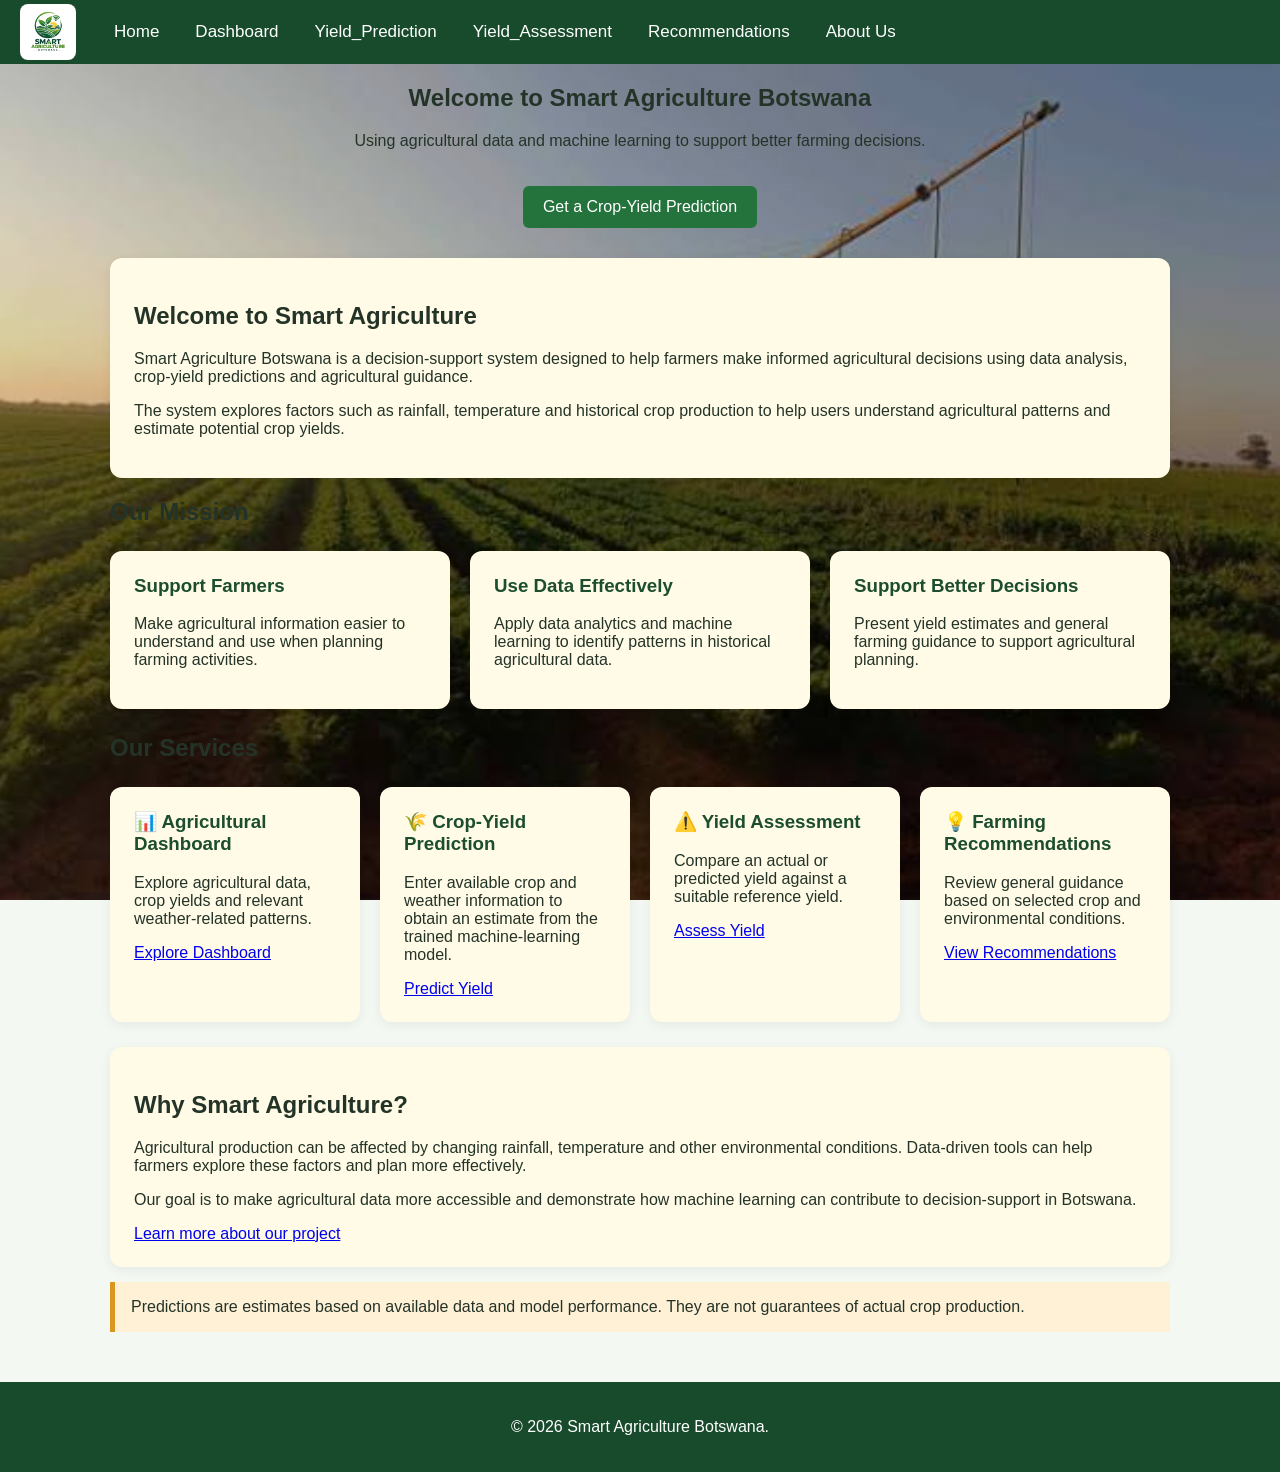
==== index.html @ c0f88d1c "Add files via upload" ====
<!DOCTYPE html>
<html lang="en">
<head>
    <meta charset="UTF-8">
    <meta name="viewport" content="width=device-width, initial-scale=1.0">
    <title>Home | Smart Agriculture Botswana</title>
    <link rel="stylesheet" href="style.css">
</head>
<body>
 
<header>
<div class="logo"><img src="images/smartlogo.png" alt="Logo"></div>
<nav>
    <a href="index.html">Home</a> <a href="dashboard.html">Dashboard</a> <a href="yield prediction.html">Yield_Prediction</a> <a href="risk assessment.html">Yield_Assessment</a> <a href="recommendation.html">Recommendations</a> <a href="about us.html">About Us</a>
</nav>
</header>
    <section class="hero">
	<CENTER>
    <h1>Welcome to Smart Agriculture Botswana</h1>
    <p>Using agricultural data and machine learning to support better farming decisions.</p>
    <a href="/prediction">
        <button type="button">Get a Crop-Yield Prediction</button>
    </a>
	</CENTER>
	</section>


<main>
    <section class="card">
        <h2>Welcome to Smart Agriculture</h2>
        <p>
            Smart Agriculture Botswana is a decision-support system designed
            to help farmers make informed agricultural decisions using data
            analysis, crop-yield predictions and agricultural guidance.
        </p>
        <p>
            The system explores factors such as rainfall, temperature and
            historical crop production to help users understand agricultural
            patterns and estimate potential crop yields.
        </p>
    </section>

    <section>
        <h2>Our Mission</h2>
        <div class="card-container">
            <div class="card">
                <h3>Support Farmers</h3>
                <p>
                    Make agricultural information easier to understand and
                    use when planning farming activities.
                </p>
            </div>

            <div class="card">
                <h3>Use Data Effectively</h3>
                <p>
                    Apply data analytics and machine learning to identify
                    patterns in historical agricultural data.
                </p>
            </div>

            <div class="card">
                <h3>Support Better Decisions</h3>
                <p>
                    Present yield estimates and general farming guidance
                    to support agricultural planning.
                </p>
            </div>
        </div>
    </section>

    <section>
        <h2>Our Services</h2>
        <div class="card-container">
            <div class="card">
                <h3>📊 Agricultural Dashboard</h3>
                <p>
                    Explore agricultural data, crop yields and relevant
                    weather-related patterns.
                </p>
                <a href="/dashboard">Explore Dashboard</a>
            </div>

            <div class="card">
                <h3>🌾 Crop-Yield Prediction</h3>
                <p>
                    Enter available crop and weather information to obtain
                    an estimate from the trained machine-learning model.
                </p>
                <a href="/prediction">Predict Yield</a>
            </div>

            <div class="card">
                <h3>⚠️ Yield Assessment</h3>
                <p>
                    Compare an actual or predicted yield against a suitable
                    reference yield.
                </p>
                <a href="/assessment">Assess Yield</a>
            </div>

            <div class="card">
                <h3>💡 Farming Recommendations</h3>
                <p>
                    Review general guidance based on selected crop and
                    environmental conditions.
                </p>
                <a href="/recommendations">View Recommendations</a>
            </div>
        </div>
    </section>

    <section class="card">
        <h2>Why Smart Agriculture?</h2>
        <p>
            Agricultural production can be affected by changing rainfall,
            temperature and other environmental conditions. Data-driven
            tools can help farmers explore these factors and plan more
            effectively.
        </p>
        <p>
            Our goal is to make agricultural data more accessible and
            demonstrate how machine learning can contribute to
            decision-support in Botswana.
        </p>
        <a href="/about">Learn more about our project</a>
    </section>

    <p class="warning">
        Predictions are estimates based on available data and model
        performance. They are not guarantees of actual crop production.
    </p>
</main>

<footer>
    <p>&copy; 2026 Smart Agriculture Botswana.</p>
</footer>

</body>
</html>
---- style.css ----
* {
    box-sizing: border-box;
}

body {
    margin: 0;
    font-family: Arial, sans-serif;
    background: #f4f8f2;
    color: #243328;
}


body {
    background-image:
        linear-gradient(rgba(0, 0, 0, 0.15),
                        rgba(0, 0, 0, 0.15)),
        url("images/background.png");

    background-size: cover;
    background-position: center;
    background-repeat: no-repeat;
    background-attachment: fixed;
}


header {
    background: #174b2b;
    display: flex;
    align-items: center;          /* logo and links on the same line */
    padding: 0 20px;
    height: 64px;                 /* slim bar like the BAC one */
}

header .logo img {
    height: 46px;                 /* small logo, not 170px tall */
    width: auto;
    display: block;
    border-radius: 6px;
}

nav {
    display: flex;
    align-items: stretch;         /* links fill the full bar height */
    margin-left: 20px;
    height: 100%;
}

nav a {
    display: flex;
    align-items: center;          /* text centred vertically */
    padding: 0 18px;              /* the space around each link */
    color: white;
    text-decoration: none;
    font-weight: normal;          /* BAC uses regular weight, not bold */
    font-size: 17px;
}

nav a:hover,
nav a.active {
    background: #0e2e1a;          /* darker green block, like "My courses" */
    color: white;
}

main {
    max-width: 1100px;
    margin: 30px auto;
    padding: 0 20px;
}

.card-container {
    display: grid;
    grid-template-columns: repeat(auto-fit, minmax(220px, 1fr));
    gap: 20px;
    margin: 25px 0;
}

.card {
    background:  #fffbe6;
    padding: 24px;
    border-radius: 12px;
    box-shadow: 0 3px 12px #00000010;
}

.card h3 {
    color: #1b4d2e;
    margin-top: 0;
}

form {
    background: white;
    padding: 25px;
    border-radius: 12px;
    max-width: 700px;
    box-shadow: 0 3px 12px #00000010;
}

label {
    display: block;
    font-weight: bold;
    margin: 15px 0 7px;
}

input, select {
    width: 100%;
    padding: 12px;
    border: 1px solid #c5d2c5;
    border-radius: 6px;
    font-size: 16px;
}

button {
    background: #24733d;
    color: white;
    padding: 12px 20px;
    border: none;
    border-radius: 6px;
    cursor: pointer;
    margin-top: 20px;
    font-size: 16px;
}

button:hover {
    background: #174b2b;
}

.result {
    background: #e2f1df;
    padding: 20px;
    margin-top: 20px;
    border-left: 5px solid #24733d;
    border-radius: 6px;
}

.warning {
    background: #fff1d6;
    border-left: 5px solid #d99721;
    padding: 16px;
    margin-top: 15px;
}

footer {
    background: #174b2b;
    color: white;
    padding: 20px;
    text-align: center;
    margin-top: 50px;
}

canvas {
    max-height: 350px;
}

@media (max-width: 600px) {
    nav {
        gap: 14px;
    }

    header {
        padding: 25px 15px;
    }
}


.logo {
    display: inline-flex;
    align-items: center;
    background: white;
    padding: 5px;
    border-radius: 8px;
}

.logo img {
    display: block;
    width: 125px;
    height: 125px;
    object-fit: contain;
    display: block;
}



/* Responsive logo for smaller screens */
@media (max-width: 600px) {
    .logo img {
        width: 45px;
        height: 45px;
    }

    .logo span {
        font-size: 16px;
    }
}
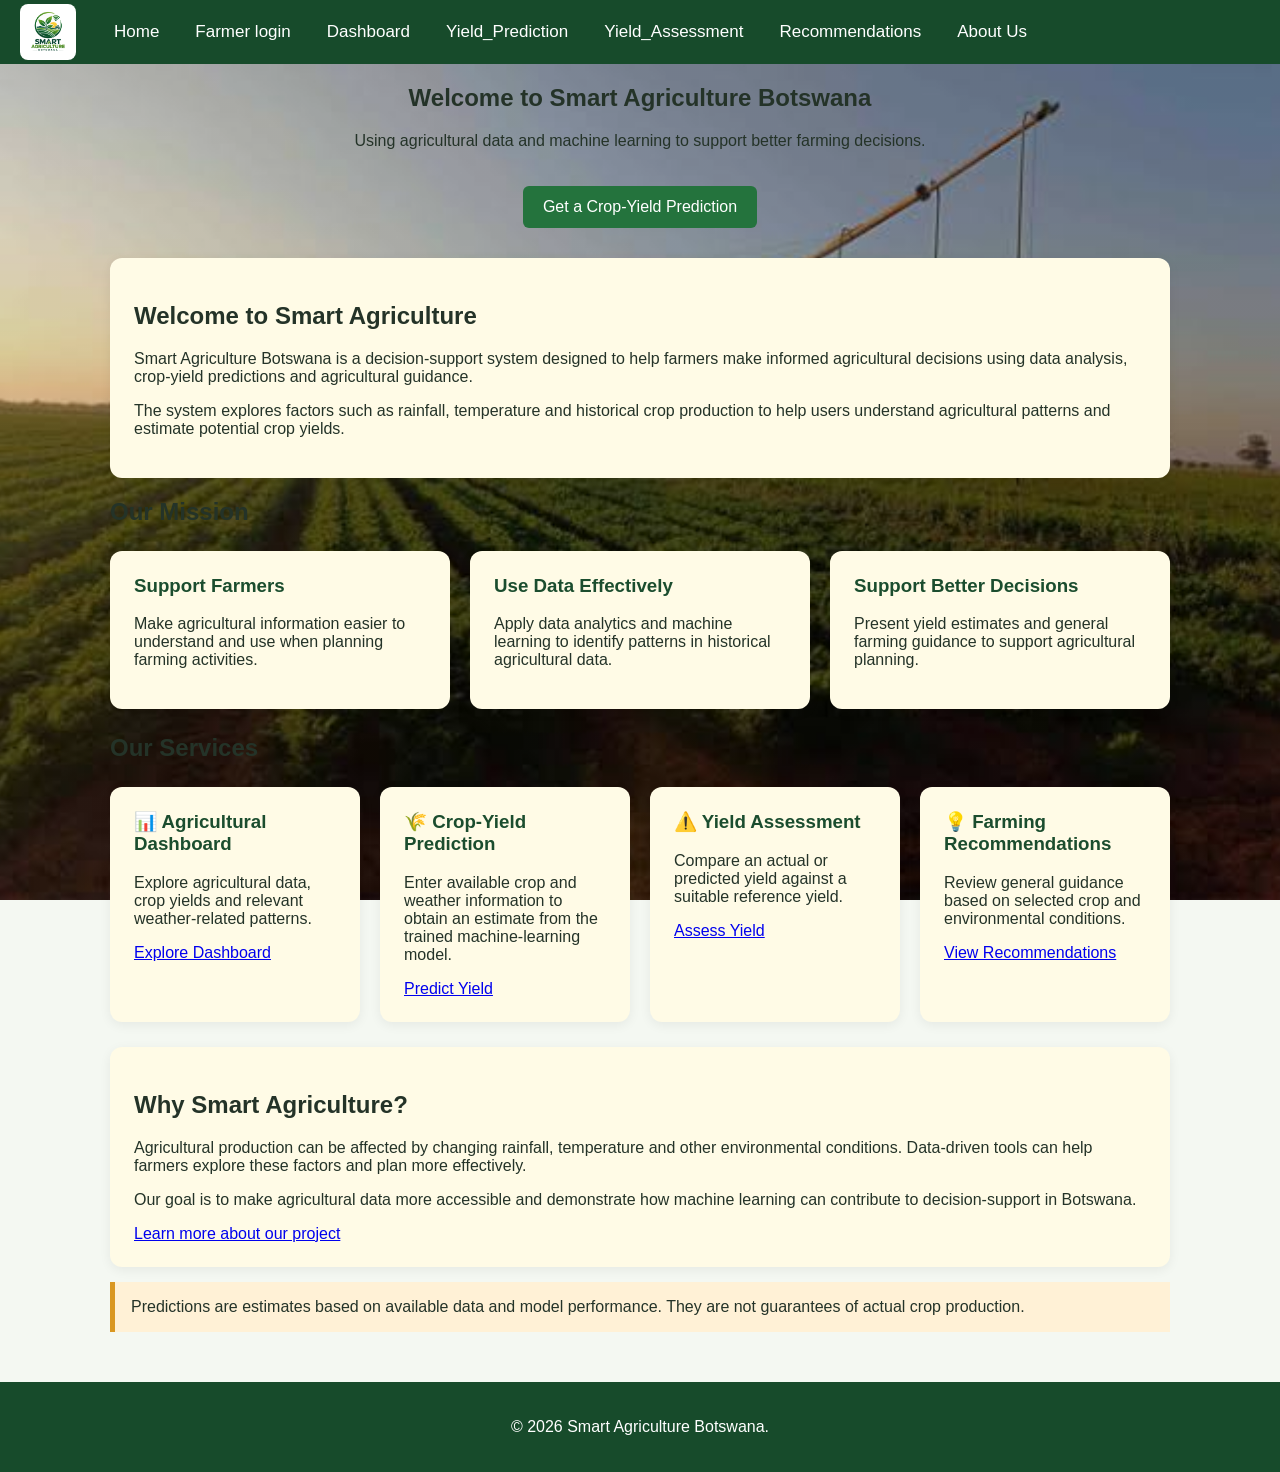
==== commit eb9a8a20: "Add files via upload" ====
--- a/index.html
+++ b/index.html
@@ -12,7 +12,7 @@
 <header>
 <div class="logo"><img src="images/smartlogo.png" alt="Logo"></div>
 <nav>
-    <a href="index.html">Home</a> <a href="dashboard.html">Dashboard</a> <a href="yield prediction.html">Yield_Prediction</a> <a href="risk assessment.html">Yield_Assessment</a> <a href="recommendation.html">Recommendations</a> <a href="about us.html">About Us</a>
+    <a href="index.html">Home</a> <a href ="login.html">Farmer login</a> <a href="dashboard.html">Dashboard</a> <a href="yield prediction.html">Yield_Prediction</a> <a href="risk assessment.html">Yield_Assessment</a> <a href="recommendation.html">Recommendations</a> <a href="about us.html">About Us</a>
 </nav>
 </header>
     <section class="hero">
--- a/style.css
+++ b/style.css
@@ -27,13 +27,13 @@
 header {
     background: #174b2b;
     display: flex;
-    align-items: center;          /* logo and links on the same line */
+    align-items: center;          
     padding: 0 20px;
-    height: 64px;                 /* slim bar like the BAC one */
+    height: 64px;                 
 }
 
 header .logo img {
-    height: 46px;                 /* small logo, not 170px tall */
+    height: 46px;                 
     width: auto;
     display: block;
     border-radius: 6px;
@@ -41,24 +41,24 @@
 
 nav {
     display: flex;
-    align-items: stretch;         /* links fill the full bar height */
+    align-items: stretch;        
     margin-left: 20px;
     height: 100%;
 }
 
 nav a {
     display: flex;
-    align-items: center;          /* text centred vertically */
-    padding: 0 18px;              /* the space around each link */
-    color: white;
-    text-decoration: none;
-    font-weight: normal;          /* BAC uses regular weight, not bold */
+    align-items: center;          
+    padding: 0 18px;              
+    color: white;
+    text-decoration: none;
+    font-weight: normal;          
     font-size: 17px;
 }
 
 nav a:hover,
 nav a.active {
-    background: #0e2e1a;          /* darker green block, like "My courses" */
+    background: #0e2e1a;          
     color: white;
 }
 
@@ -191,3 +191,223 @@
         font-size: 16px;
     }
 }
+
+
+/* FARMER LOGIN AND SIGNUP PAGE */
+
+.login-page {
+    margin: 0;
+    min-height: 100vh;
+    font-family: Arial, sans-serif;
+    background: linear-gradient(135deg, #e8f5e9, #f7f9f4);
+    color: #263b2a;
+}
+
+.login-header {
+    display: flex;
+    justify-content: space-between;
+    align-items: center;
+    padding: 20px 7%;
+    background: #174d2b;
+}
+
+.brand {
+    color: white;
+    font-size: 21px;
+    font-weight: bold;
+    text-decoration: none;
+}
+
+.home-link {
+    color: white;
+    text-decoration: none;
+}
+
+.auth-container {
+    min-height: 85vh;
+    display: flex;
+    justify-content: center;
+    align-items: center;
+    padding: 30px 16px;
+    box-sizing: border-box;
+}
+
+.auth-card {
+    width: 100%;
+    max-width: 430px;
+    padding: 32px;
+    background: white;
+    border-radius: 16px;
+    box-shadow: 0 8px 28px rgba(0, 0, 0, 0.10);
+    box-sizing: border-box;
+}
+
+.auth-icon {
+    text-align: center;
+    font-size: 45px;
+}
+
+.auth-card h1 {
+    text-align: center;
+    margin-bottom: 10px;
+    color: #174d2b;
+}
+
+.auth-card > p {
+    text-align: center;
+    line-height: 1.5;
+}
+
+.auth-tabs {
+    display: flex;
+    margin: 25px 0;
+    border-bottom: 2px solid #e5e5e5;
+}
+
+.auth-tab {
+    flex: 1;
+    padding: 12px;
+    border: none;
+    background: transparent;
+    color: #555;
+    cursor: pointer;
+    font-size: 16px;
+}
+
+.auth-tab.active {
+    color: #174d2b;
+    font-weight: bold;
+    border-bottom: 3px solid #2e7d32;
+}
+
+.auth-card form label {
+    display: block;
+    margin: 15px 0 7px;
+    font-weight: bold;
+    font-size: 14px;
+}
+
+.auth-card form input {
+    display: block;
+    width: 100%;
+    padding: 12px;
+    border: 1px solid #cbd5cc;
+    border-radius: 7px;
+    box-sizing: border-box;
+    font-size: 15px;
+}
+
+.auth-card form input:focus {
+    outline: 2px solid #66bb6a;
+    border-color: #2e7d32;
+}
+
+.auth-submit {
+    width: 100%;
+    margin-top: 25px;
+    padding: 14px;
+    border: none;
+    border-radius: 7px;
+    background: #24763b;
+    color: white;
+    font-size: 16px;
+    font-weight: bold;
+    cursor: pointer;
+}
+
+.auth-submit:hover {
+    background: #174d2b;
+}
+
+.auth-message {
+    font-size: 14px;
+    overflow-wrap: anywhere;
+}
+
+.auth-footer {
+    margin-top: 24px;
+    color: #55705a;
+    font-size: 14px;
+}
+
+[hidden] {
+    display: none !important;
+}
+
+@media (max-width: 480px) {
+    .auth-card {
+        padding: 22px;
+    }
+
+    .brand {
+        font-size: 17px;
+    }
+}
+
+/* Navigation menu */
+.navbar {
+    background: #174d2b;
+    padding: 18px 5%;
+    display: flex;
+    justify-content: space-between;
+    align-items: center;
+    flex-wrap: wrap;
+    gap: 15px;
+}
+
+.navbar .logo {
+    color: white;
+    font-size: 20px;
+    font-weight: bold;
+    text-decoration: none;
+}
+
+.nav-links {
+    display: flex;
+    flex-wrap: wrap;
+    gap: 15px;
+}
+
+.nav-links a {
+    color: white;
+    text-decoration: none;
+    font-size: 14px;
+}
+
+.nav-links a:hover {
+    color: #a5d6a7;
+    text-decoration: underline;
+}
+
+@media (max-width: 768px) {
+    .navbar {
+        flex-direction: column;
+        align-items: flex-start;
+    }
+
+    .nav-links {
+        flex-direction: column;
+        gap: 12px;
+    }
+}
+.navbar {
+    background: #174d2b;
+    padding: 18px 5%;
+    display: flex;
+    justify-content: space-between;
+    align-items: center;
+    flex-wrap: wrap;
+    gap: 15px;
+}
+
+.navbar .logo,
+.nav-links a {
+    color: white;
+    text-decoration: none;
+}
+
+.nav-links {
+    display: flex;
+    flex-wrap: wrap;
+    gap: 15px;
+}
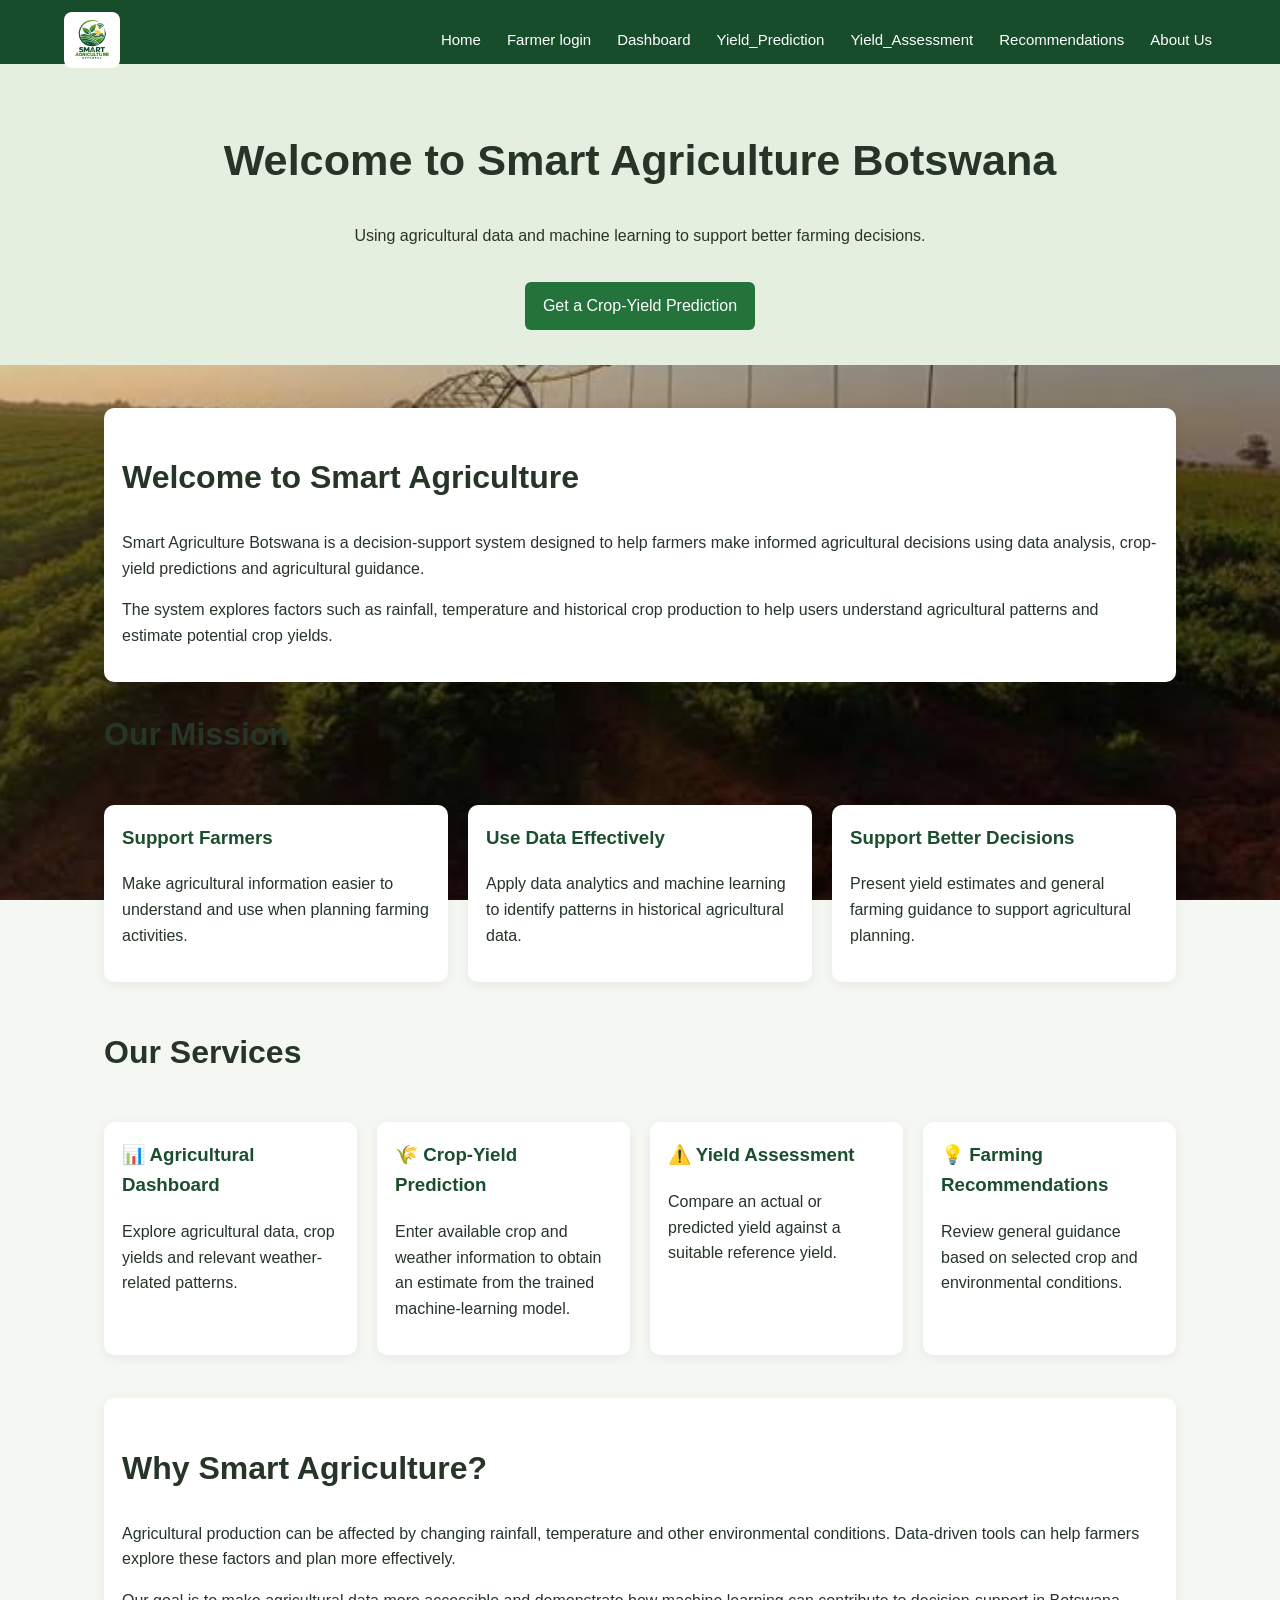
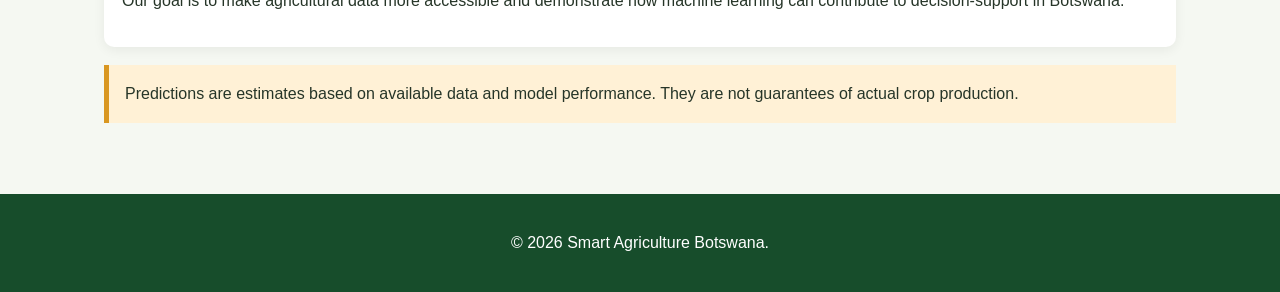
==== commit 4f2e762c: "index.html" ====
--- a/index.html
+++ b/index.html
@@ -79,7 +79,7 @@
                     Explore agricultural data, crop yields and relevant
                     weather-related patterns.
                 </p>
-                <a href="/dashboard">Explore Dashboard</a>
+                
             </div>
 
             <div class="card">
@@ -88,7 +88,7 @@
                     Enter available crop and weather information to obtain
                     an estimate from the trained machine-learning model.
                 </p>
-                <a href="/prediction">Predict Yield</a>
+                
             </div>
 
             <div class="card">
@@ -97,7 +97,7 @@
                     Compare an actual or predicted yield against a suitable
                     reference yield.
                 </p>
-                <a href="/assessment">Assess Yield</a>
+                
             </div>
 
             <div class="card">
@@ -106,7 +106,7 @@
                     Review general guidance based on selected crop and
                     environmental conditions.
                 </p>
-                <a href="/recommendations">View Recommendations</a>
+                
             </div>
         </div>
     </section>
@@ -124,7 +124,7 @@
             demonstrate how machine learning can contribute to
             decision-support in Botswana.
         </p>
-        <a href="/about">Learn more about our project</a>
+        
     </section>
 
     <p class="warning">
--- a/style.css
+++ b/style.css
@@ -410,4 +410,336 @@
     display: flex;
     flex-wrap: wrap;
     gap: 15px;
-}+}
+
+
+/* =====================================
+   SMART AGRICULTURE BOTSWANA
+   RESPONSIVE / MOBILE-FRIENDLY CSS
+   ===================================== */
+
+/* Make sizing predictable */
+* {
+    box-sizing: border-box;
+}
+
+html {
+    width: 100%;
+    overflow-x: hidden;
+    scroll-behavior: smooth;
+}
+
+body {
+    margin: 0;
+    padding: 0;
+    width: 100%;
+    font-family: Arial, Helvetica, sans-serif;
+    line-height: 1.6;
+    color: #263528;
+    background-color: #f5f8f2;
+}
+
+/* Header and logo */
+header {
+    display: flex;
+    align-items: center;
+    justify-content: space-between;
+    flex-wrap: wrap;
+    gap: 15px;
+    width: 100%;
+    padding: 12px 5%;
+    background-color: #174d2b;
+}
+
+.logo img {
+    display: block;
+    width: 100%;
+    max-width: 160px;
+    height: auto;
+    object-fit: contain;
+}
+
+/* Navigation links */
+nav {
+    display: flex;
+    align-items: center;
+    justify-content: center;
+    flex-wrap: wrap;
+    gap: 10px 18px;
+}
+
+nav a {
+    color: white;
+    text-decoration: none;
+    font-size: 15px;
+    padding: 8px 4px;
+}
+
+nav a:hover,
+nav a:focus {
+    color: #d4ef9e;
+}
+
+/* Main content */
+main {
+    width: 100%;
+    max-width: 1200px;
+    margin: 0 auto;
+    padding: 25px 5%;
+}
+
+section {
+    width: 100%;
+}
+
+.hero {
+    padding: 35px 5%;
+    text-align: center;
+    background-color: #e4efdf;
+}
+
+h1 {
+    font-size: clamp(1.7rem, 4vw, 2.7rem);
+    line-height: 1.2;
+}
+
+h2 {
+    font-size: clamp(1.3rem, 3vw, 2rem);
+}
+
+p {
+    overflow-wrap: anywhere;
+}
+
+/* Images and media */
+img,
+video,
+iframe {
+    max-width: 100%;
+}
+
+img {
+    height: auto;
+}
+
+/* Forms */
+form {
+    width: 100%;
+    max-width: 600px;
+    margin: 20px auto;
+    padding: 25px;
+    background-color: white;
+    border-radius: 12px;
+    box-shadow: 0 3px 12px rgba(0, 0, 0, 0.08);
+    text-align: left;
+}
+
+label {
+    display: block;
+    margin-top: 15px;
+    margin-bottom: 5px;
+    font-weight: bold;
+}
+
+input,
+select,
+textarea {
+    display: block;
+    width: 100%;
+    min-width: 0;
+    min-height: 44px;
+    padding: 10px 12px;
+    border: 1px solid #b9c8b8;
+    border-radius: 6px;
+    font: inherit;
+    background-color: white;
+}
+
+input:focus,
+select:focus,
+textarea:focus {
+    outline: 2px solid #37834a;
+    outline-offset: 1px;
+}
+
+/* Buttons */
+button,
+input[type="submit"] {
+    display: inline-block;
+    max-width: 100%;
+    min-height: 44px;
+    margin-top: 18px;
+    padding: 11px 18px;
+    border: none;
+    border-radius: 6px;
+    background-color: #23733b;
+    color: white;
+    font: inherit;
+    cursor: pointer;
+}
+
+button:hover,
+input[type="submit"]:hover {
+    background-color: #18572c;
+}
+
+/* Cards and results */
+.card,
+.result,
+.dashboard-card {
+    max-width: 100%;
+    margin: 18px 0;
+    padding: 18px;
+    background-color: white;
+    border-radius: 10px;
+    overflow-wrap: anywhere;
+}
+
+[hidden] {
+    display: none !important;
+}
+
+/* Tables */
+table {
+    width: 100%;
+    border-collapse: collapse;
+}
+
+th,
+td {
+    padding: 10px;
+    border: 1px solid #d5dfd2;
+    text-align: left;
+    overflow-wrap: anywhere;
+}
+
+/* Footer */
+footer {
+    width: 100%;
+    margin-top: 30px;
+    padding: 20px 5%;
+    background-color: #174d2b;
+    color: white;
+    text-align: center;
+}
+
+/* =====================================
+   TABLETS
+   ===================================== */
+@media (max-width: 768px) {
+    header {
+        flex-direction: column;
+        align-items: center;
+        padding: 15px 4%;
+    }
+
+    .logo img {
+        max-width: 130px;
+        margin: 0 auto;
+    }
+
+    nav {
+        width: 100%;
+        gap: 5px 12px;
+    }
+
+    nav a {
+        font-size: 14px;
+        padding: 8px 5px;
+    }
+
+    main {
+        padding: 20px 4%;
+    }
+
+    .hero {
+        padding: 28px 4%;
+    }
+
+    form {
+        padding: 20px;
+    }
+}
+
+/* =====================================
+   MOBILE PHONES
+   ===================================== */
+@media (max-width: 480px) {
+    body {
+        font-size: 15px;
+    }
+
+    header {
+        padding: 12px 15px;
+        gap: 10px;
+    }
+
+    .logo img {
+        max-width: 105px;
+    }
+
+    nav {
+        display: flex;
+        flex-direction: column;
+        align-items: stretch;
+        gap: 0;
+    }
+
+    nav a {
+        display: block;
+        width: 100%;
+        padding: 10px;
+        text-align: center;
+        font-size: 15px;
+        border-bottom: 1px solid rgba(255, 255, 255, 0.18);
+    }
+
+    main {
+        padding: 15px;
+    }
+
+    .hero {
+        padding: 24px 15px;
+    }
+
+    h1 {
+        font-size: 1.7rem;
+    }
+
+    h2 {
+        font-size: 1.35rem;
+    }
+
+    form {
+        padding: 16px;
+        margin: 15px auto;
+    }
+
+    input,
+    select,
+    textarea,
+    button,
+    input[type="submit"] {
+        width: 100%;
+        font-size: 16px;
+    }
+
+    .card,
+    .result,
+    .dashboard-card {
+        padding: 15px;
+    }
+
+    /* Let wide tables scroll rather than break the page */
+    table {
+        display: block;
+        max-width: 100%;
+        overflow-x: auto;
+        white-space: nowrap;
+    }
+
+    footer {
+        padding: 16px 12px;
+        font-size: 14px;
+    }
+}
